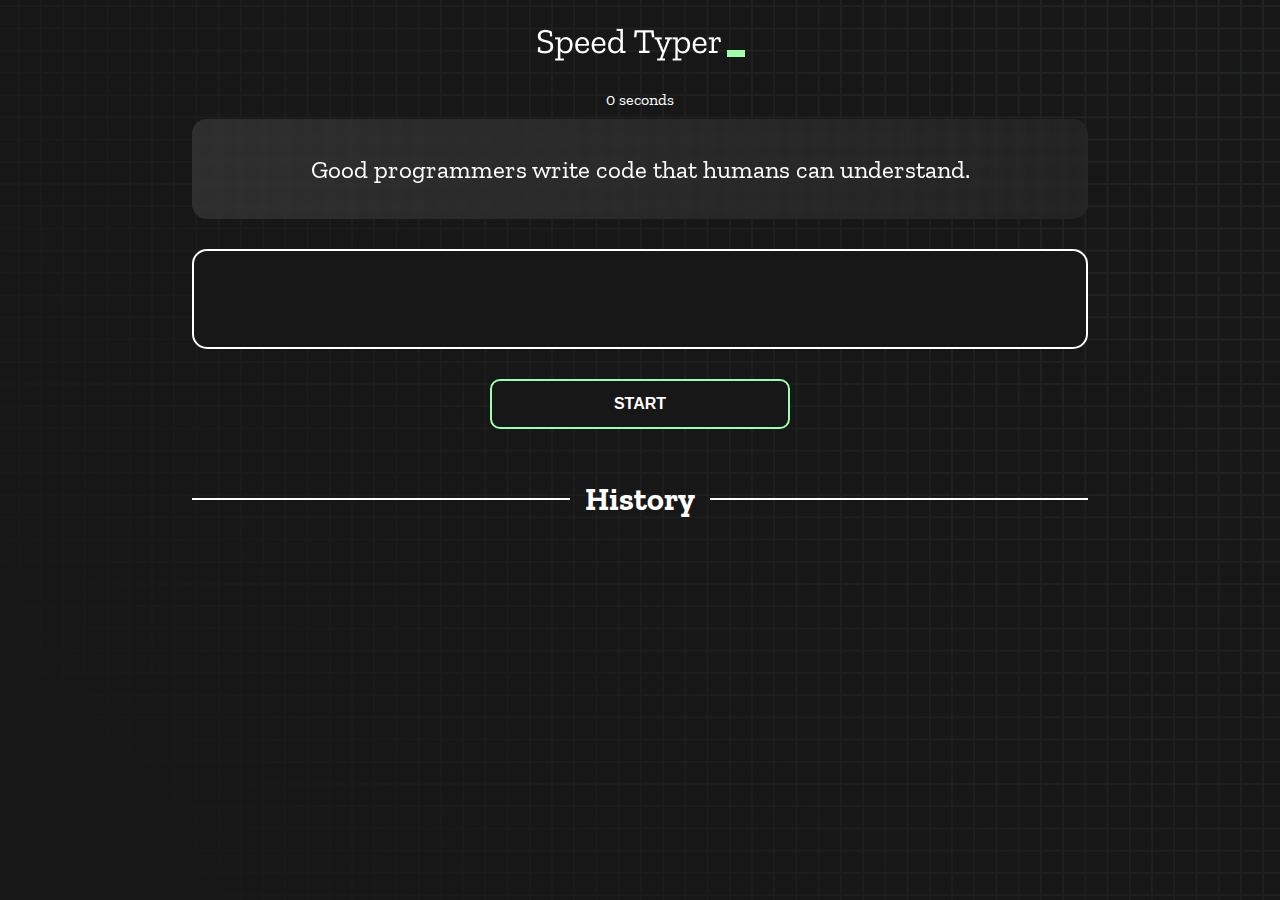
==== index.html @ 1e746eba "Initial commit" ====
<!DOCTYPE html>
<html lang="en">
  <head>
    <meta charset="UTF-8" />
    <meta http-equiv="X-UA-Compatible" content="IE=edge" />
    <meta name="viewport" content="width=device-width, initial-scale=1.0" />
    <title>Speed Monster</title>
    <link rel="stylesheet" href="styles.css" />
    <link rel="preconnect" href="https://fonts.googleapis.com" />
    <link rel="preconnect" href="https://fonts.gstatic.com" crossorigin />
    <link
      href="https://fonts.googleapis.com/css2?family=Zilla+Slab:wght@300;400;500&display=swap"
      rel="stylesheet"
    />
  </head>
  <body>
    <h1 class="title"><img src="./logo.png" /></h1>
    <div id="show-time">0 seconds</div>

    <div class="box-container">
      <div id="question"></div>

      <div id="display" class="inactive"></div>

      <div class="buttons">
        <button id="starts">START</button>
      </div>

      <div class="divider-container">
        <div class="line"></div>
        <h1 class="title2">History</h1>
        <div class="line"></div>
      </div>
      <div id="histories"></div>
    </div>

    <div id="countdown"></div>
    <div id="modal-background" class="hidden"></div>
    <div id="result" class="hidden"></div>

    <script src="./history.js"></script>
    <script src="./script.js"></script>
  </body>
</html>
---- styles.css ----
* {
  padding: 0;
  margin: 0;
  box-sizing: border-box;
}

body {
  background-image: url("./bg.png");
  background-size: cover;
  background-position: left top;
  font-family: "Zilla Slab", serif;
}

.box-container {
  width: 70%;
  margin: 0 auto;
}

#question {
  height: 100px;
  display: flex;
  align-items: center;
  justify-content: center;
  color: white;
  font-size: 25px;
  border-radius: 15px;
  background: rgb(255, 255, 255);
  background: linear-gradient(
    92.49deg,
    rgba(255, 255, 255, 0.1) 0.18%,
    rgba(255, 255, 255, 0.05) 99.85%
  );
  backdrop-filter: blur(5px);
  margin-bottom: 30px;
}

#display {
  height: 100px;
  display: flex;
  flex-wrap: wrap;
  align-items: center;
  padding-left: 5rem;
  color: white;
  font-size: 32px;
  background-color: #171717;
  border: 2px solid #9dffad;
  border-radius: 15px;
}

#countdown {
  position: fixed;
  height: 100vh;
  width: 100vw;
  background-color: rgba(0, 0, 0, 0.8);
  top: 0;
  left: 0;
  display: flex;
  align-items: center;
  justify-content: center;
  font-size: 3rem;
  color: white;
  display: none;
}
#result {
  position: fixed;
  top: 10%; 
  left: 10%;
  transform: translate(-50%, -50%);
  height: 250px;
  width: 400px;
  background-color: #171717;
  border-radius: 15px;
  border: 2px solid #9dffad;
  color: white;
  text-align: center;
  padding: 2rem;
}
#show-time{
  text-align: center;
  color: white;
  margin: 10px 0;
}

.green {
  color: #9dffad;
}
.red {
  color: #eb6565;
}
.bold {
  font-weight: 700;
}
.inactive {
  border: 2px solid white !important;
}
.hidden {
  display: none;
}
.title {
  text-align: center;
  color: white;
  margin: 20px 0;
}

.divider-container {
  height: 80px;
  display: flex;
  justify-content: center;
  align-items: center;
  gap: 15px;
  margin: 0 auto;
}

.line {
  height: 2px;
  background: white;
  width: 100%;
}

.title2 {
  color: white;
  display: block;
}

.buttons {
  display: flex;
  justify-content: center;
  margin: 30px 0;
}
button {
  padding: 10px 20px;
  border: none;
  font-size: 16px;
  font-weight: bold;
  width: 300px;
  height: 50px;
  color: white;
  background-color: #171717;
  border-radius: 10px;
  border: 2px solid #9dffad;
  cursor: pointer;
}

#histories {
  display: flex;
  flex-wrap: wrap;
  justify-content: space-around;
}

.card {
  width: 100%;
  height: 100%;
  padding: 50px;
  display: flex;
  justify-content: space-between;
  align-items: center;
  padding: 20px 30px;
  color: white;
  border-radius: 15px;
  background: rgb(255, 255, 255);
  background: linear-gradient(
    92.49deg,
    rgba(255, 255, 255, 0.1) 0.18%,
    rgba(255, 255, 255, 0.05) 99.85%
  );
  backdrop-filter: blur(5px);
  margin-bottom: 30px;
}

#modal-background {
  background: rgb(255, 255, 255);
  background: linear-gradient(
    92.49deg,
    rgba(255, 255, 255, 0.1) 0.18%,
    rgba(255, 255, 255, 0.05) 99.85%
  );
  backdrop-filter: blur(5px);
  height: 100vh;
  width: 100%;
  position: fixed;
  top: 0;
}

@media only screen and (max-width: 700px) {
  .box-container {
    padding: 0 20px;
    width: 100%;
  }
  .card {
    flex-direction: column;
  }
}
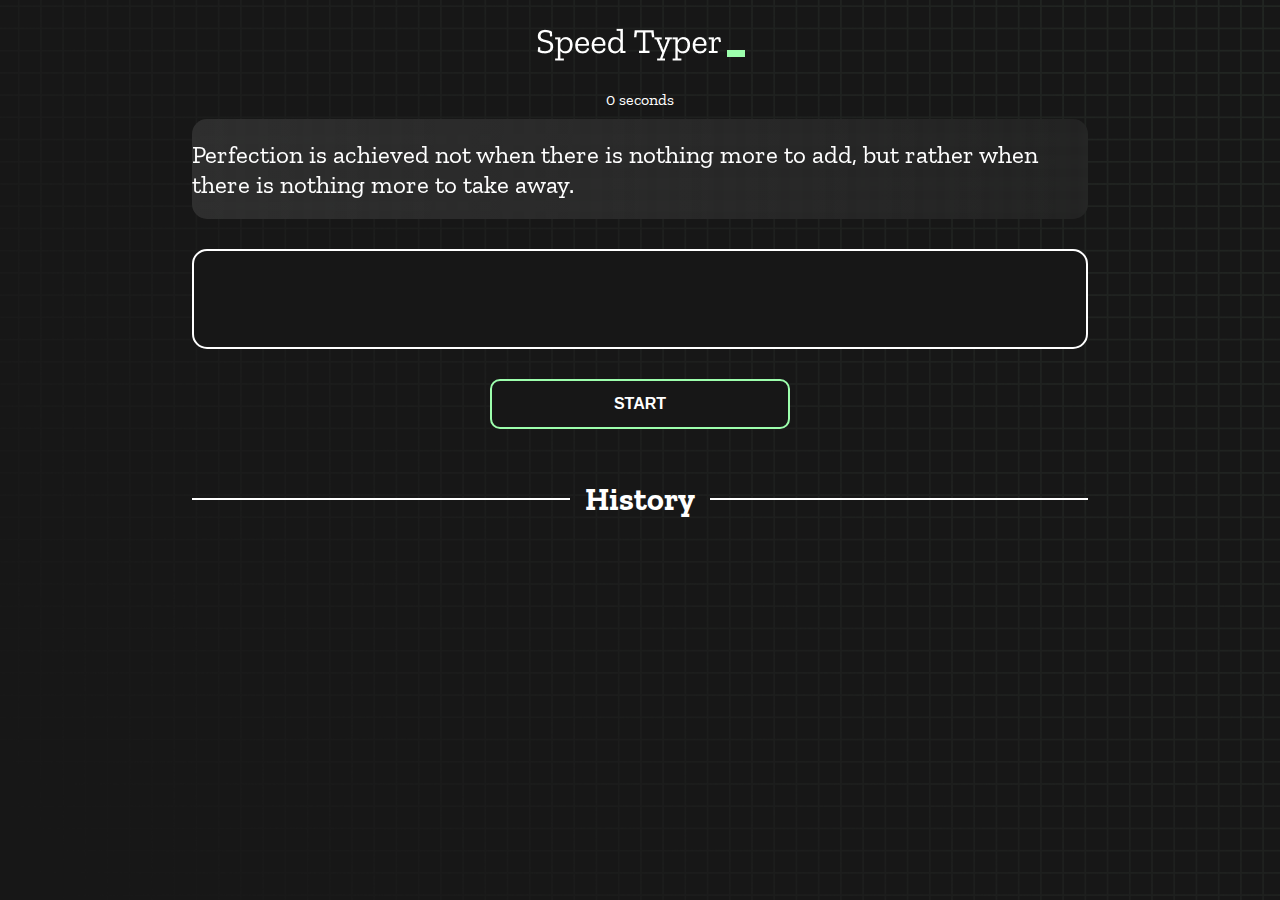
==== commit 7258afb7: "start button id problem solve" ====
--- a/index.html
+++ b/index.html
@@ -1,44 +1,45 @@
 <!DOCTYPE html>
 <html lang="en">
-  <head>
-    <meta charset="UTF-8" />
-    <meta http-equiv="X-UA-Compatible" content="IE=edge" />
-    <meta name="viewport" content="width=device-width, initial-scale=1.0" />
-    <title>Speed Monster</title>
-    <link rel="stylesheet" href="styles.css" />
-    <link rel="preconnect" href="https://fonts.googleapis.com" />
-    <link rel="preconnect" href="https://fonts.gstatic.com" crossorigin />
-    <link
-      href="https://fonts.googleapis.com/css2?family=Zilla+Slab:wght@300;400;500&display=swap"
-      rel="stylesheet"
-    />
-  </head>
-  <body>
-    <h1 class="title"><img src="./logo.png" /></h1>
-    <div id="show-time">0 seconds</div>
 
-    <div class="box-container">
-      <div id="question"></div>
+<head>
+  <meta charset="UTF-8" />
+  <meta http-equiv="X-UA-Compatible" content="IE=edge" />
+  <meta name="viewport" content="width=device-width, initial-scale=1.0" />
+  <title>Speed Monster</title>
+  <link rel="stylesheet" href="styles.css" />
+  <link rel="preconnect" href="https://fonts.googleapis.com" />
+  <link rel="preconnect" href="https://fonts.gstatic.com" crossorigin />
+  <link href="https://fonts.googleapis.com/css2?family=Zilla+Slab:wght@300;400;500&display=swap" rel="stylesheet" />
+</head>
 
-      <div id="display" class="inactive"></div>
+<body>
+  <h1 class="title"><img src="./logo.png" /></h1>
+  <div id="show-time">0 seconds</div>
 
-      <div class="buttons">
-        <button id="starts">START</button>
-      </div>
+  <div class="box-container">
+    <div id="question"></div>
 
-      <div class="divider-container">
-        <div class="line"></div>
-        <h1 class="title2">History</h1>
-        <div class="line"></div>
-      </div>
-      <div id="histories"></div>
+    <div id="display" class="inactive"></div>
+
+    <div class="buttons">
+      <button id="starts">START</button>
     </div>
 
-    <div id="countdown"></div>
-    <div id="modal-background" class="hidden"></div>
-    <div id="result" class="hidden"></div>
+    <div class="divider-container">
+      <div class="line"></div>
+      <h1 class="title2">History</h1>
+      <div class="line"></div>
+    </div>
+    <div id="histories"></div>
+  </div>
 
-    <script src="./history.js"></script>
-    <script src="./script.js"></script>
-  </body>
-</html>
+  <div id="countdown"></div>
+  <div id="modal-background" class="hidden"></div>
+  <div id="result" class="hidden"></div>
+
+  <script src="./history.js"></script>
+  <script src="./script.js"></script>
+  <!-- <script src="./texts.json"></script> -->
+</body>
+
+</html>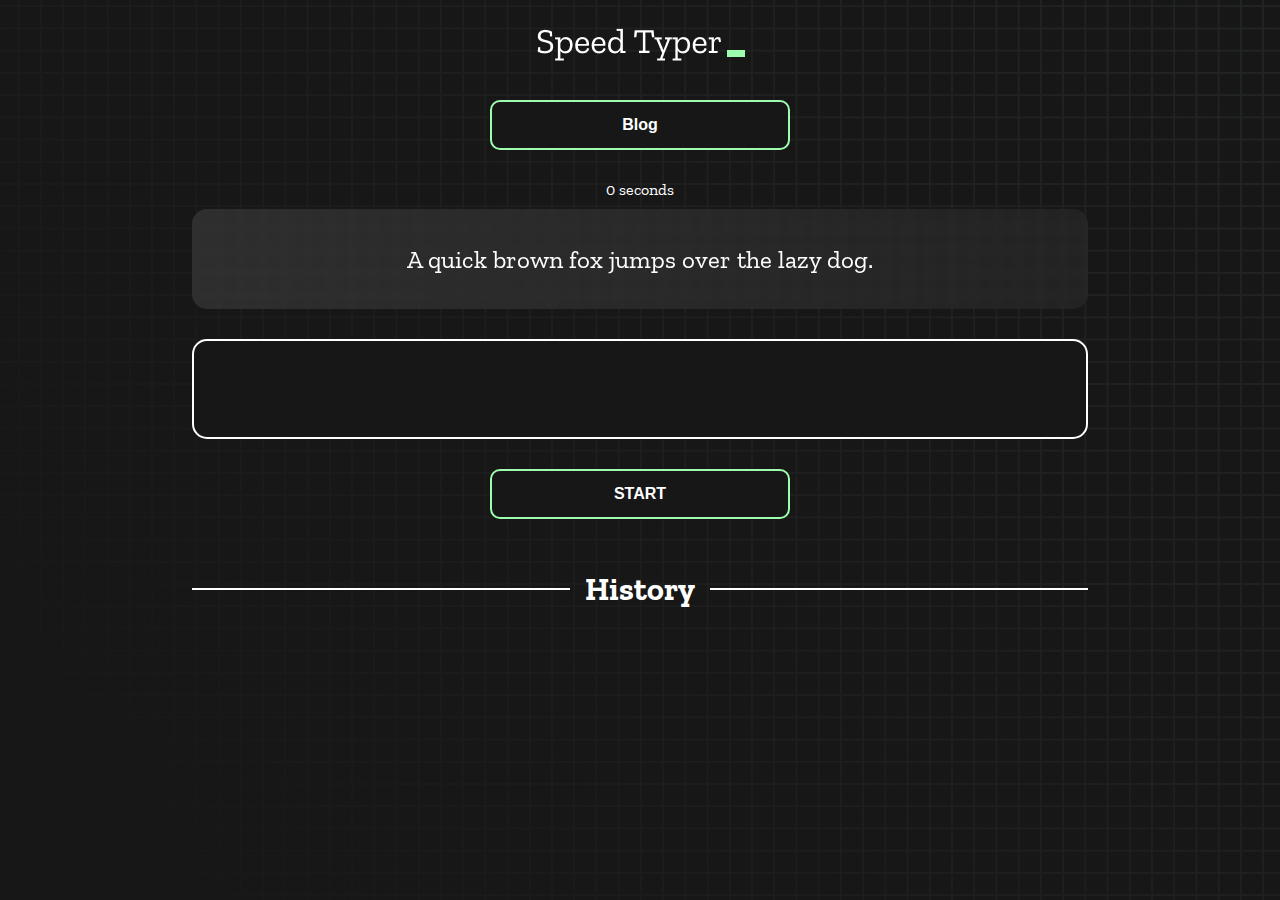
==== commit f4e3b122: "ans session and logal stroage" ====
--- a/index.html
+++ b/index.html
@@ -14,7 +14,13 @@
 
 <body>
   <h1 class="title"><img src="./logo.png" /></h1>
+  <div class="buttons">
+
+    <a href="blog.html"><button id="">Blog</button></a>
+
+  </div>
   <div id="show-time">0 seconds</div>
+
 
   <div class="box-container">
     <div id="question"></div>
@@ -23,6 +29,7 @@
 
     <div class="buttons">
       <button id="starts">START</button>
+
     </div>
 
     <div class="divider-container">
--- a/styles.css
+++ b/styles.css
@@ -25,11 +25,9 @@
   font-size: 25px;
   border-radius: 15px;
   background: rgb(255, 255, 255);
-  background: linear-gradient(
-    92.49deg,
-    rgba(255, 255, 255, 0.1) 0.18%,
-    rgba(255, 255, 255, 0.05) 99.85%
-  );
+  background: linear-gradient(92.49deg,
+      rgba(255, 255, 255, 0.1) 0.18%,
+      rgba(255, 255, 255, 0.05) 99.85%);
   backdrop-filter: blur(5px);
   margin-bottom: 30px;
 }
@@ -61,10 +59,11 @@
   color: white;
   display: none;
 }
+
 #result {
   position: fixed;
-  top: 10%; 
-  left: 10%;
+  top: 50%;
+  left: 50%;
   transform: translate(-50%, -50%);
   height: 250px;
   width: 400px;
@@ -75,7 +74,8 @@
   text-align: center;
   padding: 2rem;
 }
-#show-time{
+
+#show-time {
   text-align: center;
   color: white;
   margin: 10px 0;
@@ -84,18 +84,25 @@
 .green {
   color: #9dffad;
 }
+
 .red {
   color: #eb6565;
 }
+
 .bold {
   font-weight: 700;
 }
+
 .inactive {
   border: 2px solid white !important;
 }
+
 .hidden {
   display: none;
-}
+
+
+}
+
 .title {
   text-align: center;
   color: white;
@@ -127,6 +134,7 @@
   justify-content: center;
   margin: 30px 0;
 }
+
 button {
   padding: 10px 20px;
   border: none;
@@ -142,9 +150,10 @@
 }
 
 #histories {
-  display: flex;
-  flex-wrap: wrap;
-  justify-content: space-around;
+  display: grid;
+  grid-template-columns: auto auto auto;
+  column-gap: 10px;
+  row-gap: 10px;
 }
 
 .card {
@@ -152,28 +161,25 @@
   height: 100%;
   padding: 50px;
   display: flex;
+  flex-direction: column;
   justify-content: space-between;
   align-items: center;
   padding: 20px 30px;
   color: white;
   border-radius: 15px;
   background: rgb(255, 255, 255);
-  background: linear-gradient(
-    92.49deg,
-    rgba(255, 255, 255, 0.1) 0.18%,
-    rgba(255, 255, 255, 0.05) 99.85%
-  );
+  background: linear-gradient(92.49deg,
+      rgba(255, 255, 255, 0.1) 0.18%,
+      rgba(255, 255, 255, 0.05) 99.85%);
   backdrop-filter: blur(5px);
   margin-bottom: 30px;
 }
 
 #modal-background {
   background: rgb(255, 255, 255);
-  background: linear-gradient(
-    92.49deg,
-    rgba(255, 255, 255, 0.1) 0.18%,
-    rgba(255, 255, 255, 0.05) 99.85%
-  );
+  background: linear-gradient(92.49deg,
+      rgba(255, 255, 255, 0.1) 0.18%,
+      rgba(255, 255, 255, 0.05) 99.85%);
   backdrop-filter: blur(5px);
   height: 100vh;
   width: 100%;
@@ -186,7 +192,16 @@
     padding: 0 20px;
     width: 100%;
   }
+
   .card {
     flex-direction: column;
   }
-}
+
+  #histories {
+    display: flex;
+    flex-wrap: wrap;
+    justify-content: space-around;
+  }
+
+
+}